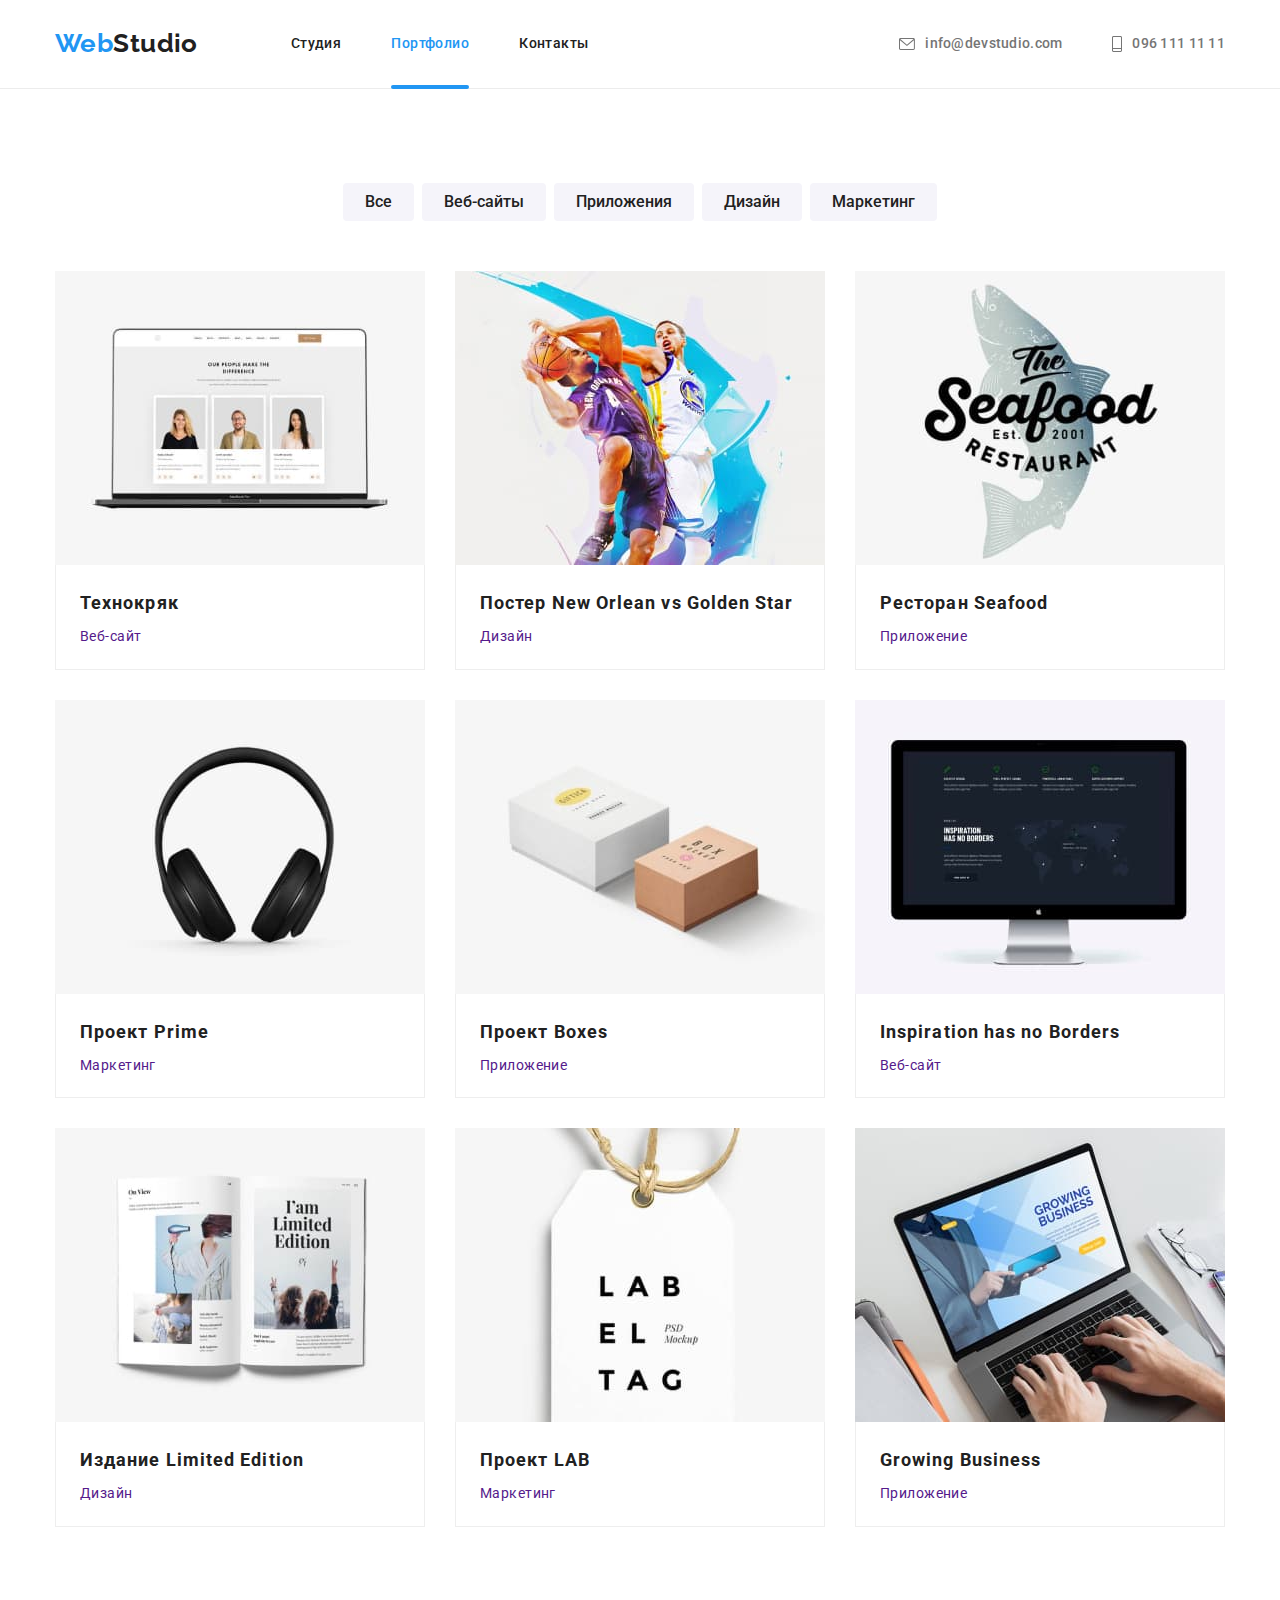
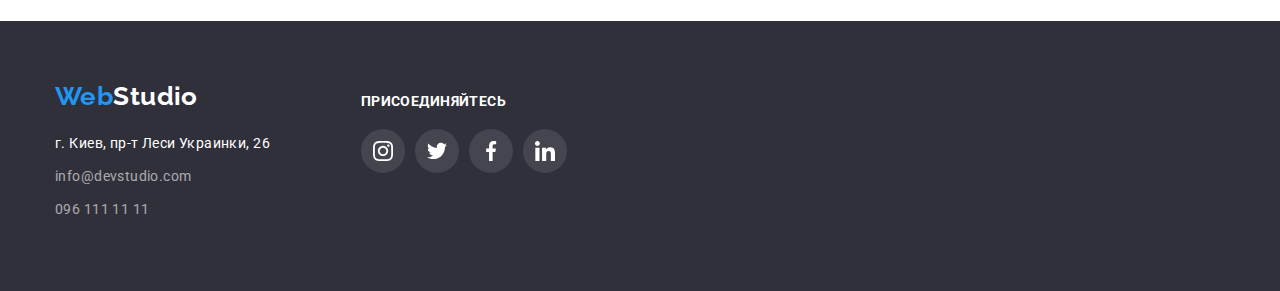
==== portfolio.html @ b7aa6c3f "new" ====
<!DOCTYPE html>
<html lang="ru">
  <head>
    <meta charset="UTF-8" />
    <meta http-equiv="X-UA-Compatible" content="IE=edge" />
    <meta name="viewport" content="width=device-width, initial-scale=1.0" />
    <title>Document</title>
    <link rel="stylesheet" href="https://cdnjs.cloudflare.com/ajax/libs/modern-normalize/1.1.0/modern-normalize.min.css">
    <link
      href="https://fonts.googleapis.com/css2?family=Raleway:wght@700&family=Roboto:wght@400;500;700;900&display=swap"
      rel="stylesheet"
    />
    <link rel="stylesheet" href="./css/styles.css" />
  </head>
  <body>
  <header class="header">
    <div class="container menu">
      <a href="./index.html" class="logo link"><span class="logo-web">Web</span>Studio</a>
      <nav class="header-nav">
        <ul class="header-list list">
          <li class="header-item-right item">
            <a href="./index.html" class="header-link link ">Студия</a>
          </li>
          <li class="header-item-right item">
            <a href="./portfolio.html" class="header-link link current">Портфолио</a>
          </li>
          <li class="header-item-right item">
            <a href="" class="header-link link">Контакты</a>
          </li>
        </ul>
      </nav>
      <ul class="header-list list mail">
        <li class="header-item-left item">
          <a href="mailto:info@devstudio.com" class="header-link link tel"><svg class="icon-mail" height="12" width="16">
              <use href=./images/icons.svg#icon-mail></use>
            </svg>info@devstudio.com</a>
        </li>
        <li class="header-item-left item">
          <a href="tel:0961111111" class="header-link link tel"><svg class="icon-telephon" height="16" width="10">
              <use href=./images/icons.svg#icon-telephon></use>
            </svg>
            096 111 11 11</a>
        </li>
      </ul>
    </div>
  </header>
    <main>
      <h1 class="main-title visually-hidden">Портфолио</h1>
      <section class="sites section">
        <div class="container">
        <h2 class="heading heading-title visually-hidden">Фильтры портфолио</h2>
        <ul class="sites-list-right list">
          <li class="sites-item-right item">
            <button type="button" class="button button-portfolio">Все</button>
          </li>
          <li class="sites-item-right item">
            <button type="button" class="button button-portfolio">
              Веб-сайты
            </button>
          </li>
          <li class="sites-item-right item">
            <button type="button" class="button button-portfolio">
              Приложения
            </button>
          </li>
          <li class="sites-item-right item">
            <button type="button" class="button button-portfolio">
              Дизайн
            </button>
          </li>
          <li class="sites-item-right item">
            <button type="button" class="button button-portfolio">
              Маркетинг
            </button>
          </li>
        </ul>
        <h2 class="heading heading-title visually-hidden">Примеры портфолио</h2>
        <ul class="sites-list-left list">
          <li class="sites-item-left item">
            <a class="sites-link" href=""><div class="sites-div"><img src="./images/noyt.jpg" alt="ноутбук" width="370" /><div class="sites-div-absolute"><p class="sites-div-text">Технокряк это современная площадка распространения коронавируса. Компании используют эту платформу для цифрового
            шпионажа и атак на защищённые сервера конкурентов.</p></div></div>
            <div class="sites-bottom"><h3 class="sites-title">Технокряк</h3>
            <p class="sites-text">Веб-сайт</p></div></a>
          </li>
          <li class="sites-item-left item">
            <a class="sites-link " href=""><div class="sites-div"><img src="./images/basket.jpg" alt="Баскетбол" width="370" /><div class="sites-div-absolute"><p class="sites-div-text">Технокряк это современная площадка распространения коронавируса. Компании используют эту платформу для цифрового
            шпионажа и атак на защищённые сервера конкурентов.</p></div></div>
            <div class="sites-bottom"><h3 class="sites-title">
              Постер<span lang="en"> New Orlean vs Golden Star</span>
            </h3>
            <p class="sites-text">Дизайн</p></div></a>
          </li>
          <li class="sites-item-left item">
            <a class="sites-link " href=""><div class="sites-div"><img
              src="./images/seafood.jpg"
              alt="Логотип ресторана"
              width="370"
            /><div class="sites-div-absolute"><p class="sites-div-text">Технокряк это современная площадка распространения коронавируса. Компании используют эту платформу для цифрового
            шпионажа и атак на защищённые сервера конкурентов.</p></div></div>
            <div class="sites-bottom"><h3 class="sites-title">Ресторан<span lang="en"> Seafood</span></h3>
            <p class="sites-text">Приложение</p></div></a>
          </li>
          <li class="sites-item-left item">
            <a class="sites-link " href=""><div class="sites-div"><img src="./images/naysh.jpg" alt="Наушники" width="370" /><div class="sites-div-absolute"><p class="sites-div-text">Технокряк это современная площадка распространения коронавируса. Компании используют эту платформу для цифрового
            шпионажа и атак на защищённые сервера конкурентов.</p></div></div>
            <div class="sites-bottom"><h3 class="sites-title">Проект<span lang="en"> Prime</span></h3>
            <p class="sites-text">Маркетинг</p></div></a>
          </li>
          <li class="sites-item-left item">
            <a class="sites-link " href=""><div class="sites-div"><img src="./images/box.jpg" alt="Коробки" width="370" /><div class="sites-div-absolute"><p class="sites-div-text">Технокряк это современная площадка распространения коронавируса. Компании используют эту платформу для цифрового
            шпионажа и атак на защищённые сервера конкурентов.</p></div></div>
            <div class="sites-bottom"><h3 class="sites-title">Проект<span lang="en"> Boxes</span></h3>
            <p class="sites-text">Приложение</p></div></a>
          </li>
          <li class="sites-item-left item">
            <a class="sites-link " href=""><div class="sites-div"><img src="./images/monitor.jpg" alt="Монитор" width="370" /><div class="sites-div-absolute"><p class="sites-div-text">Технокряк это современная площадка распространения коронавируса. Компании используют эту платформу для цифрового
            шпионажа и атак на защищённые сервера конкурентов.</p></div></div>
            <div class="sites-bottom"><h3 lang="en" class="sites-title">Inspiration has no Borders</h3>
            <p class="sites-text">Веб-сайт</p></div></a>
          </li>
          <li class="sites-item-left item">
            <a class="sites-link " href=""><div class="sites-div"><img src="./images/book.jpg" alt="Книга" width="370" /><div class="sites-div-absolute"><p class="sites-div-text">Технокряк это современная площадка распространения коронавируса. Компании используют эту платформу для цифрового
            шпионажа и атак на защищённые сервера конкурентов.</p></div></div>
            <div class="sites-bottom"><h3 class="sites-title">
              Издание<span lang="en"> Limited Edition</span>
            </h3>
            <p class="sites-text">Дизайн</p></div></a>
          </li>
          <li class="sites-item-left item">
            <a class="sites-link " href=""><div class="sites-div"><img src="./images/lable.jpg" alt="Бирка" width="370" /><div class="sites-div-absolute"><p class="sites-div-text">Технокряк это современная площадка распространения коронавируса. Компании используют эту платформу для цифрового
            шпионажа и атак на защищённые сервера конкурентов.</p></div></div>
            <div class="sites-bottom"><h3 class="sites-title">Проект<span lang="en"> LAB</span></h3>
            <p class="sites-text">Маркетинг</p></div></a>
          </li>
          <li class="sites-item-left item">
            <a class="sites-link " href=""><div class="sites-div"><img src="./images/typetext.jpg" alt="Набор текста" width="370" /><div class="sites-div-absolute"><p class="sites-div-text">Технокряк это современная площадка распространения коронавируса. Компании используют эту платформу для цифрового
            шпионажа и атак на защищённые сервера конкурентов.</p></div></div>
            <div class="sites-bottom"><h3 lang="en" class="sites-title">Growing Business</h3>
            <p class="sites-text">Приложение</p></div></a>
          </li>
        </ul>
        </div>
      </section>
    </main>
       <footer class="footer">
      <div class="container footer-container">
        <div class="footer-div">
      <a href="./index.html" class="logo flog link"
        ><span class="logo-web">Web</span>Studio</a
      >
      <address>
        <a href="" class="footer-address link"
          >г. Киев, пр-т Леси Украинки, 26</a
        >
      </address>
      <ul class="footer-list list">
        <li class="footer-item">
          <a href="mailto:info@devstudio.com" class="footer-address-tel link"
            >info@devstudio.com</a
          >
        </li>
        <li class="footer-item">
          <a href="tel:0961111111" class="footer-address-tel link ">
            096 111 11 11</a
          >
        </li>
      </ul>
      </div>
      <div class="footer-enjoin">
        <p class="footer-text">присоединяйтесь</p>
        <ul class="footer-list-icon list">
          <li class="footer-item-icon item">
            <a class="footer-item-link link " href=""><svg class="footer-icon">
                <use href="./images/icons.svg#icon-instagram"></use>
              </svg></a>
          </li>
          <li class="footer-item-icon item">
          <a class="footer-item-link link " href=""><svg class="footer-icon">
              <use href="./images/icons.svg#icon-twitter"></use>
            </svg></a>
        </li>
        <li class="footer-item-icon item">
          <a class="footer-item-link link " href=""><svg class="footer-icon">
              <use href="./images/icons.svg#icon-facebook"></use>
            </svg></a>
        </li>
        <li class="footer-item-icon item ">
          <a class="footer-item-link link" href=""><svg class="footer-icon">
              <use href="./images/icons.svg#icon-linkedin"></use>
            </svg></a>
        </li>
        </ul>
       
      </div>
      </div>
    </footer>
  </body>
</html>
---- css/styles.css ----
:root {
  --primery-text-color: #757575;
  --title-text-color: #212121;
  --primary-background-color: #ffffff;
  --link-color: #2196f3;
  --secondary-text-color: #ffffff;
}

* {
  padding: 0;
  margin: 0;
  border: 0;
}

*,
*:before,
*:after {
  box-sizing: border-box;
}

:focus,
:active {
  outline: none;
}

a:focus,
a:active {
  outline: none;
}

nav,
footer,
header,
aside {
  display: block;
}

html,
body {
  height: 100%;
  width: 100%;
  font-size: 100%;
  line-height: 1;
  font-size: 14px;
  -ms-text-size-adjust: 100%;
  -moz-text-size-adjust: 100%;
  -webkit-text-size-adjust: 100%;
}

input,
button,
textarea {
  font-family: inherit;
}

input::-ms-clear {
  display: none;
}
button {
  cursor: pointer;
}
button::-moz-focus-inner {
  padding: 0;
  border: 0;
}
a,
a:visited,
a:hover {
  text-decoration: none;
}
ul,
li {
  list-style: none;
}
img {
  vertical-align: top;
}

h1,
h2,
h3,
h4,
h5,
h6 {
  font-size: inherit;
  font-weight: 400;
}

.visually-hidden {
  position: absolute;
  width: 1px;
  height: 1px;
  margin: -1px;
  padding: 0;
  overflow: hidden;
  border: 0;
  clip: rect(0 0 0 0);
}

img {
  display: block;
}

body {
  background-color: var(--primary-background-color);
  font-family: 'Roboto', sans-serif;
  font-weight: 400;
  font-size: 14px;
  line-height: 1.7;
  letter-spacing: 0.03em;
  color: var(--primery-text-color);
}

.link {
  text-decoration: none;
  color: var(--title-text-color);
  transition: color 250ms cubic-bezier(0.4, 0, 0.2, 1);
}
.link:focus,
.link:hover {
  color: var(--link-color);
  fill: var(--link-color);
}

.list {
  list-style: none;
}

.button {
  align-items: center;
  text-align: center;
  font-family: 'Roboto', sans-serif;
  font-weight: 700;
  cursor: pointer;

  padding: 10px 32px;
  border-radius: 4px;
  max-width: 200px;
  transition: color 250ms cubic-bezier(0.4, 0, 0.2, 1),
    background 250ms cubic-bezier(0.4, 0, 0.2, 1);
}
.button:hover,
.button:focus {
  color: var(--secondary-text-color);
  background: #2196f3;
}

.title {
  font-weight: 700;
  line-height: 1.14;
  font-size: 14px;
  text-transform: uppercase;
  color: var(--title-text-color);
}

.heading {
  font-weight: 700;
  text-align: center;
  font-size: 36px;
  line-height: 1.17;
  color: var(--title-text-color);
}
.current {
  position: relative;

  color: var(--link-color);
}

.current::after {
  content: '';
  position: absolute;
  bottom: -1px;
  left: 0;
  width: 100%;
  height: 4px;
  background-color: var(--link-color);
  border-radius: 2px;
}

.container {
  width: 1200px;
  margin: 0 auto;
  padding: 0 15px;
  /* border: 2px dashed red; */
}

.section {
  padding-top: 94px;
  padding-bottom: 94px;
}

/* -----------HEADER-------------- */

.header {
  border-bottom: 1px solid #ececec;
}

.logo {
  font-family: 'Raleway', sans-serif;
  font-weight: 700;
  font-size: 26px;
  line-height: 1.2;
  margin-right: 93px;
}
.logo-web {
  color: #2196f3;
}
.header-nav {
  font-weight: 500;
  color: var(--title-text-color);
  text-decoration: none;
}
.header-link.tel {
  color: var(--primery-text-color);
  font-weight: 500;
  line-height: 1.14;
  letter-spacing: 0.02em;
}

.header-link.tel:hover,
.header-link.tel:focus {
  color: #2196f3;
}

.menu {
  display: flex;
  align-items: center;
}

.header-list {
  display: flex;
}

.header-link {
  display: inline-block;
  padding-top: 32px;
  padding-bottom: 32px;
  margin-top: auto;
  margin-bottom: auto;
}

.header-item-right:not(:last-child) {
  margin-right: 50px;
}

.tel {
  margin-left: 50px;
  display: flex;
  align-items: center;
  justify-content: center;
}
.mail {
  display: flex;
  align-items: center;
  margin-left: auto;
}

.icon-mail {
  margin-right: 10px;
  fill: rgba(117, 117, 117, 1);
  transition: fill 250ms cubic-bezier(0.4, 0, 0.2, 1);
}

.icon-telephon {
  margin-right: 10px;
  fill: rgba(117, 117, 117, 1);
  transition: fill 250ms cubic-bezier(0.4, 0, 0.2, 1);
}

.header-link.tel:hover .icon-mail,
.header-link.tel:focus .icon-mail {
  fill: #2196f3;
}

.header-link.tel:hover .icon-telephon,
.header-link.tel:focus .icon-telephon {
  fill: #2196f3;
}
/* ------------HERO------------- */
.hero {
  height: 600px;
  max-width: 1600px;
  margin-left: auto;
  margin-right: auto;
  background-repeat: no-repeat;
  background-size: cover;
  background-position: center;
  background: #2f303a;
  padding-top: 200px;
  padding-bottom: 200px;
  background-image: linear-gradient(
      to right,
      rgba(47, 48, 58, 0.4),
      rgba(47, 48, 58, 0.4)
    ),
    url('../images/herobcg.jpg');
}

.hero-title {
  font-weight: 900;
  text-align: center;
  font-size: 44px;
  line-height: 1.36;
  text-transform: uppercase;
  color: var(--secondary-text-color);
  max-width: 696px;
  letter-spacing: 0.06em;

  margin: 0 auto;
  margin-bottom: 30px;
}

.hero-button {
  display: block;
  background: #2196f3;
  color: var(--secondary-text-color);
  margin: 0 auto;
  line-height: 1.87;
  letter-spacing: 0.06em;
}

/* ------------SOLUTION------------- */
.solution {
  padding-bottom: 48px;
}

.solution-title {
  margin-bottom: 10px;
}

.solution-text {
  font-size: 14px;
  line-height: 1.71;
  text-align: left;
}

.solution-list {
  display: flex;
  margin-left: -30px;
  margin-top: -30px;
}

.solution-item {
  margin-left: 30px;
  margin-top: 30px;
  flex-basis: calc(100% / 4 - 30px);
}

.solution-div {
  display: flex;
  align-items: center;
  justify-content: center;
  width: 270px;
  height: 120px;
  background: rgba(245, 244, 250, 1);
  margin-bottom: 30px;
}

.solution-icon {
  height: 70px;
  width: 70px;
}

/* -------------WWD------------- */
.wwd {
  padding-top: 47px;
}

.wwd-list {
  display: flex;
  margin-left: -30px;
  margin-top: -30px;
}
.wwd-heading {
  margin-bottom: 50px;
}
.wwd-item {
  position: relative;

  margin-left: 30px;
  margin-top: 30px;
  flex-basis: calc(100% / 3 - 30px);
}

.wwd-div {
  position: absolute;
  bottom: 0;
  left: 0;
  width: 100%;
  height: 70px;
  display: flex;
  align-items: center;
  justify-content: center;
  background-color: rgba(47, 48, 58, 0.8);
}

.wwd-div-text {
  font-weight: bold;
  font-size: 14px;
  line-height: 1.14;
  letter-spacing: 0.03em;
  text-transform: uppercase;

  color: #ffffff;
}
/* -------------TEAM------------ */

.team-heading {
  margin-bottom: 50px;
}

.team-item-bottom {
  margin-top: 30px;
  margin-bottom: 30px;
}
.team {
  background: #f5f4fa;
}

.team-name {
  font-weight: 500;
  font-size: 16px;
  line-height: 1.19;
  text-align: center;
  letter-spacing: 0.03em;
  color: var(--title-text-color);

  margin-bottom: 10px;
}

.team-text {
  font-size: 16px;
  line-height: 1.19;
  text-align: center;
}

.team-list {
  display: flex;
  margin-left: -30px;
  margin-top: -30px;
}

.team-item {
  background-color: var(--primary-background-color);
  margin-left: 30px;
  margin-top: 30px;
  flex-basis: calc(100% / 4 - 30px);
  box-shadow: 0px 1px 3px rgba(0, 0, 0, 0.12), 0px 1px 1px rgba(0, 0, 0, 0.14),
    0px 2px 1px rgba(0, 0, 0, 0.2);
  border-radius: 0px 0px 4px 4px;
}

.team-item-icon {
  height: 44px;
  width: 44px;
}
.team-icon {
  height: 20px;
  width: 20px;
  fill: rgba(175, 177, 184, 1);
  transition: fill 250ms cubic-bezier(0.4, 0, 0.2, 1);
}

.team-item-icon + .team-item-icon {
  margin-left: 10px;
}

.team-list-icon {
  display: flex;
  justify-content: center;
  margin-top: 16px;
}

.team-item-link {
  display: flex;
  align-items: center;
  justify-content: center;
  height: 100%;
  width: 100%;
  border-radius: 50%;
  transition: background 250ms cubic-bezier(0.4, 0, 0.2, 1);
}

.team-item-link:hover,
.team-item-link:focus {
  background: var(--link-color);
}

.team-item-link:hover .team-icon {
  fill: rgba(255, 255, 255, 1);
}

.team-item-link:focus .team-icon {
  fill: rgba(255, 255, 255, 1);
}
/* -----------Clients---------- */
.clients-heading {
  margin-bottom: 50px;
}
.clients-item {
  flex-basis: calc(100% / 6 - 30px);
  margin-left: 30px;
  margin-top: 30px;
}
.clients-list {
  margin-left: -30px;
  margin-top: -30px;
  display: flex;
}
.clients-link {
  display: inline-block;
  height: 92px;
  width: 170px;
  border: 1px solid rgba(175, 177, 184, 1);
  padding: 16px 32px;
  transition: border 250ms cubic-bezier(0.4, 0, 0.2, 1);
}

.clients-icon {
  width: 106px;
  height: 60px;
  fill: rgba(175, 177, 184, 1);
  transition: fill 250ms cubic-bezier(0.4, 0, 0.2, 1);
}

.clients-link:hover,
.clients-link:focus {
  border: 1px solid var(--link-color);
}

.clients-link:hover .clients-icon,
.clients-link:focus .clients-icon {
  fill: var(--link-color);
}
/* -----------FOOTER------------- */
.footer {
  background: #2f303a;
  padding-top: 60px;
  padding-bottom: 60px;
}

.footer-container {
  display: flex;
}

.footer-div {
  margin-right: 70px;
}
.footer-enjoin {
  padding-top: 12px;
  width: 208px;
}
.flog {
  color: #ffffff;

  display: inline-block;
  margin-bottom: 20px;
}

.footer-address {
  font-style: normal;
  font-size: 500;
  color: #ffffff;

  display: inline-block;
  margin-bottom: 9px;
}

.footer-address-tel {
  color: rgba(255, 255, 255, 0.6);
  display: inline-block;
  margin-bottom: 9px;
}

.footer-text {
  display: block;
  font-family: Roboto;
  font-style: normal;
  font-weight: bold;
  font-size: 14px;
  line-height: 16px;
  letter-spacing: 0.03em;
  text-transform: uppercase;
  margin-bottom: 20px;

  color: #ffffff;
}
.footer-list-icon {
  display: flex;
}
.footer-item-icon {
  height: 44px;
  width: 44px;
}
.footer-item-link {
  display: flex;
  align-items: center;
  justify-content: center;
  height: 100%;
  width: 100%;
  border-radius: 50%;
  background: rgba(255, 255, 255, 0.1);
  transition: background 250ms cubic-bezier(0.4, 0, 0.2, 1);
}

.footer-item-icon + .footer-item-icon {
  margin-left: 10px;
}
.footer-item-link:hover,
.footer-item-link:focus {
  background: var(--link-color);
}

.footer-icon {
  height: 20px;
  width: 20px;
  fill: rgba(255, 255, 255, 1);
}
/* ------------PORTFOLIO---------- */

.sites-list-right {
  display: flex;
  justify-content: center;
}

.button-portfolio {
  font-family: 'Roboto', sans-serif;
  font-weight: 500;
  font-size: 16px;
  line-height: 1.63;
  color: var(--title-text-color);
  background: #f5f4fa;

  padding: 6px 22px;
  transition: box-shadow 250ms cubic-bezier(0.4, 0, 0.2, 1),
    color 250ms cubic-bezier(0.4, 0, 0.2, 1),
    background 250ms cubic-bezier(0.4, 0, 0.2, 1);
}

.button-portfolio:hover,
.button-portfolio:focus {
  box-shadow: 0px 3px 1px rgba(0, 0, 0, 0.1), 0px 1px 2px rgba(0, 0, 0, 0.08),
    0px 2px 2px rgba(0, 0, 0, 0.12);
}

.sites-item-right {
  margin-right: 8px;
  margin-bottom: 50px;
}

.sites-item-right:last-child {
  margin-right: 0;
  margin-bottom: 50px;
}

.sites-div {
  position: relative;
  overflow: hidden;
}

.sites-div-absolute {
  position: absolute;
  top: 0;
  left: 0;
  width: 100%;
  height: 100%;
  background-color: rgba(33, 150, 243, 0.9);
  transform: translateY(+100%);
  transition: transform 250ms cubic-bezier(0.4, 0, 0.2, 1);
  padding: 63px 24px;
}

.sites-link:hover .sites-div-absolute,
.sites-link:focus .sites-div-absolute {
  transform: translateY(0);
}

.sites-div-text {
  font-size: 18px;
  line-height: 1.56;
  letter-spacing: 0.03em;

  color: var(--primary-background-color);
}

.sites-list-left {
  display: flex;
  flex-wrap: wrap;
  margin-left: -30px;
  margin-top: -30px;
}

.sites-item-left {
  margin-left: 30px;
  margin-top: 30px;
  flex-basis: calc(100% / 3 - 30px);
}

.sites-bottom {
  border-left: 1px solid #eeeeee;
  border-right: 1px solid #eeeeee;
  border-bottom: 1px solid #eeeeee;
  padding-top: 20px;
  padding-bottom: 20px;
  padding-left: 24px;
  padding-right: 24px;
}

.sites-title {
  font-weight: 700;
  font-size: 18px;
  line-height: 2;
  letter-spacing: 0.06em;
  color: var(--title-text-color);

  margin-bottom: 4px;
}

.sites-link {
  display: block;
  transition: box-shadow 250ms cubic-bezier(0.4, 0, 0.2, 1);
}

.sites-link:hover,
.sites-link:focus {
  box-shadow: 0px 1px 1px rgba(141, 34, 34, 0.12),
    0px 4px 4px rgba(0, 0, 0, 0.06), 1px 4px 6px rgba(0, 0, 0, 0.16);
}

.backdrop {
  position: fixed;
  top: 0;
  left: 0;
  width: 100%;
  height: 100%;
  background: rgba(0, 0, 0, 0.2);
  display: flex;
  align-items: center;
  justify-content: center;
  transition: opacity 250ms cubic-bezier(0.4, 0, 0.2, 1),
    visibility 250ms cubic-bezier(0.4, 0, 0.2, 1);
}

.modal {
  position: absolute;
  background-color: white;
  width: 528px;
  height: 581px;
  box-shadow: 0px 1px 3px rgba(0, 0, 0, 0.12), 0px 1px 1px rgba(0, 0, 0, 0.14),
    0px 2px 1px rgba(0, 0, 0, 0.2);
  border-radius: 4px;
  transform: translateX(0);
  transition: transform 250ms linear;
}

.is-hidden {
  opacity: 0;
  visibility: hidden;
  pointer-events: none;
}

.is-hidden .modal {
  transform: translateX(-100%);
}

.modal-button {
  position: absolute;
  top: 8px;
  right: 8px;
  background: #ffffff;
  border: 1px solid rgba(0, 0, 0, 0.1);
  width: 30px;
  height: 30px;
  border-radius: 50%;
  display: flex;
  align-items: center;
  justify-content: center;
}

.icon-close {
  width: 70%;
  height: 70%;
}
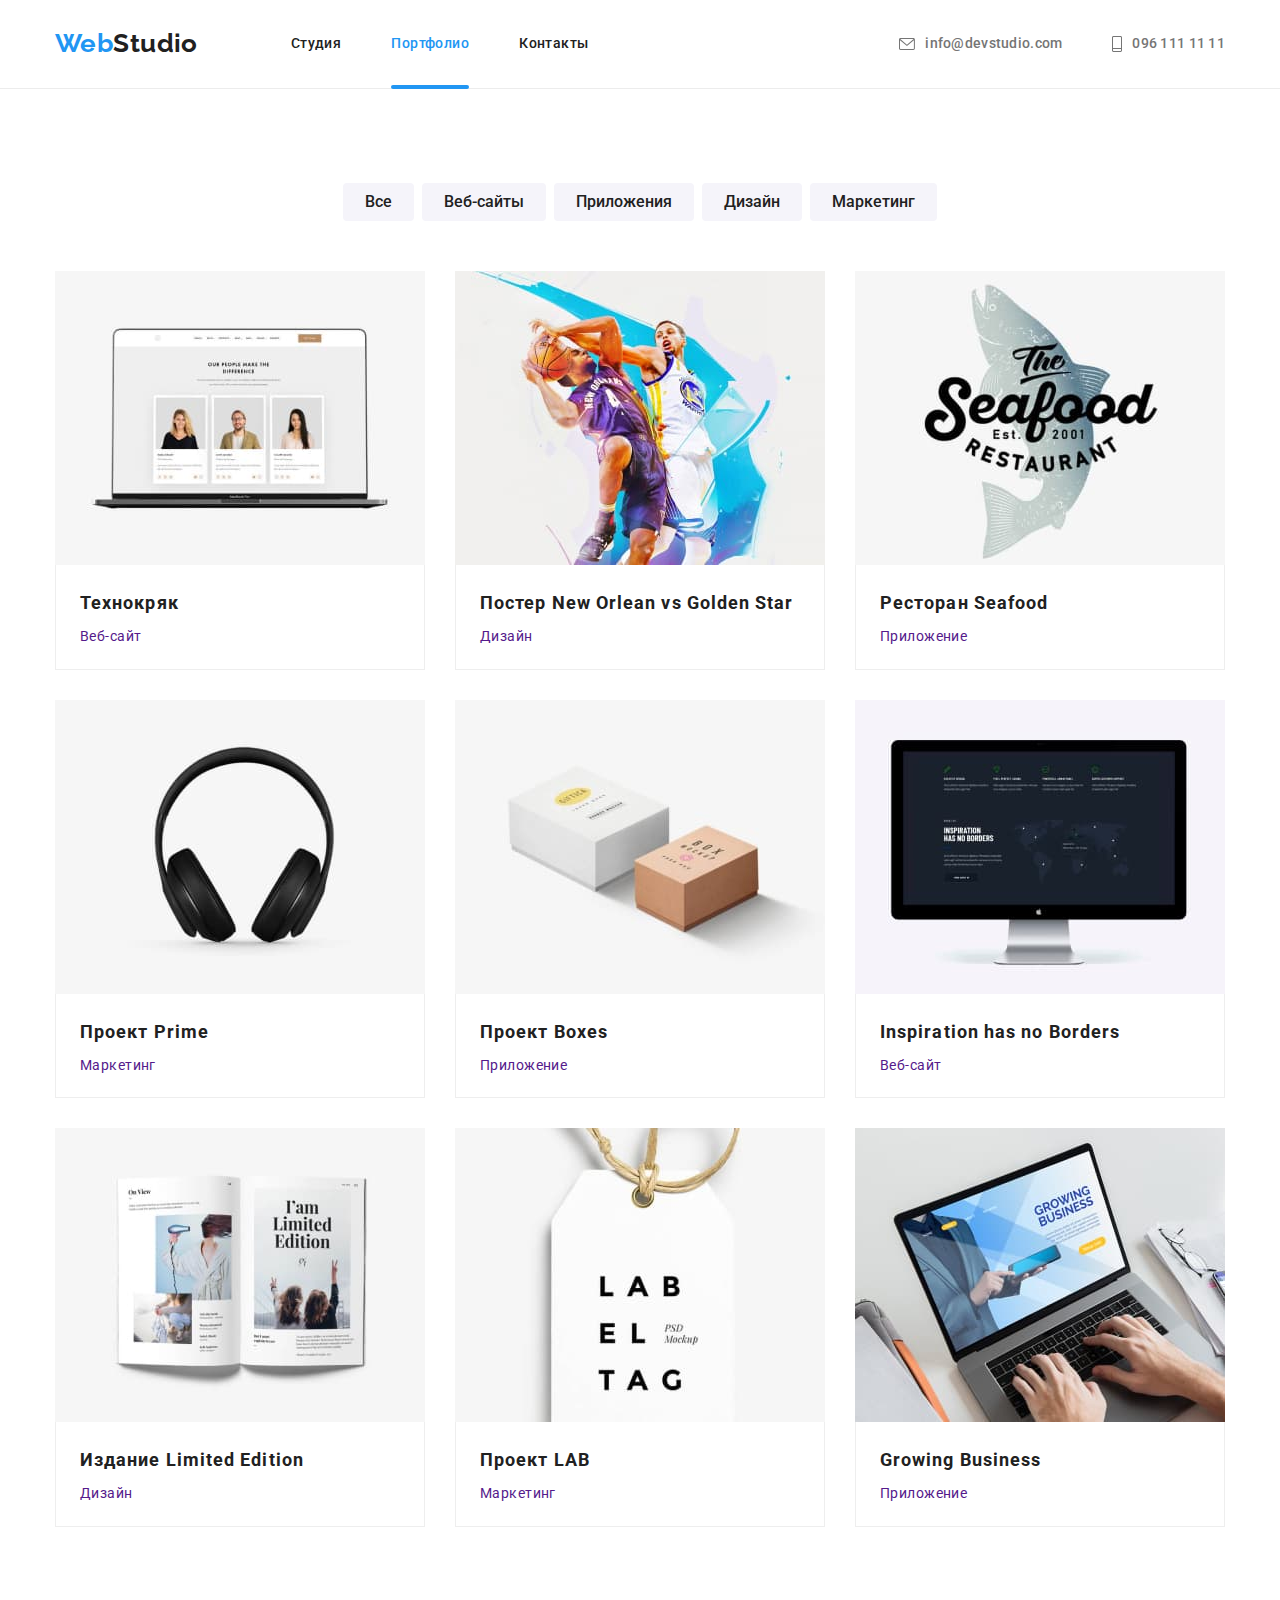
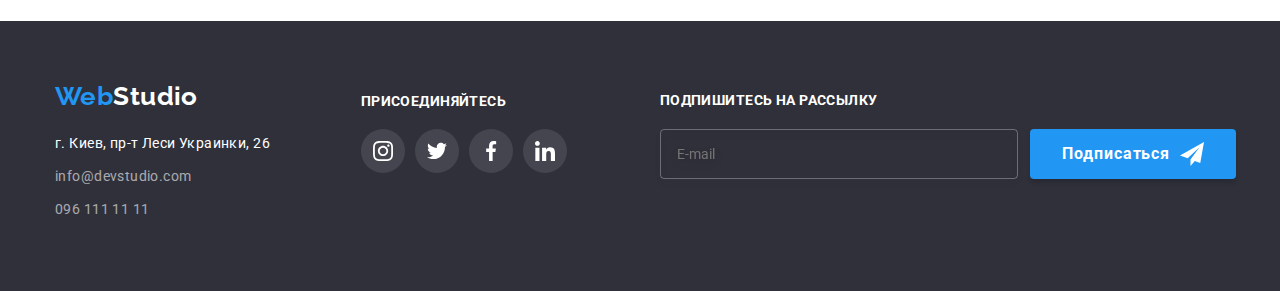
==== commit 8ec6771f: "done" ====
--- a/portfolio.html
+++ b/portfolio.html
@@ -142,56 +142,59 @@
         </div>
       </section>
     </main>
-       <footer class="footer">
+    <footer class="footer">
       <div class="container footer-container">
         <div class="footer-div">
-      <a href="./index.html" class="logo flog link"
-        ><span class="logo-web">Web</span>Studio</a
-      >
-      <address>
-        <a href="" class="footer-address link"
-          >г. Киев, пр-т Леси Украинки, 26</a
-        >
-      </address>
-      <ul class="footer-list list">
-        <li class="footer-item">
-          <a href="mailto:info@devstudio.com" class="footer-address-tel link"
-            >info@devstudio.com</a
-          >
-        </li>
-        <li class="footer-item">
-          <a href="tel:0961111111" class="footer-address-tel link ">
-            096 111 11 11</a
-          >
-        </li>
-      </ul>
-      </div>
-      <div class="footer-enjoin">
-        <p class="footer-text">присоединяйтесь</p>
-        <ul class="footer-list-icon list">
-          <li class="footer-item-icon item">
-            <a class="footer-item-link link " href=""><svg class="footer-icon">
-                <use href="./images/icons.svg#icon-instagram"></use>
-              </svg></a>
-          </li>
-          <li class="footer-item-icon item">
-          <a class="footer-item-link link " href=""><svg class="footer-icon">
-              <use href="./images/icons.svg#icon-twitter"></use>
-            </svg></a>
-        </li>
-        <li class="footer-item-icon item">
-          <a class="footer-item-link link " href=""><svg class="footer-icon">
-              <use href="./images/icons.svg#icon-facebook"></use>
-            </svg></a>
-        </li>
-        <li class="footer-item-icon item ">
-          <a class="footer-item-link link" href=""><svg class="footer-icon">
-              <use href="./images/icons.svg#icon-linkedin"></use>
-            </svg></a>
-        </li>
-        </ul>
-       
-      </div>
+          <a href="./index.html" class="logo flog link"><span class="logo-web">Web</span>Studio</a>
+          <address>
+            <a href="" class="footer-address link">г. Киев, пр-т Леси Украинки, 26</a>
+          </address>
+          <ul class="footer-list list">
+            <li class="footer-item">
+              <a href="mailto:info@devstudio.com" class="footer-address-tel link">info@devstudio.com</a>
+            </li>
+            <li class="footer-item">
+              <a href="tel:0961111111" class="footer-address-tel link ">
+                096 111 11 11</a>
+            </li>
+          </ul>
+        </div>
+        <div class="footer-enjoin">
+          <p class="footer-text">присоединяйтесь</p>
+          <ul class="footer-list-icon list">
+            <li class="footer-item-icon item">
+              <a class="footer-item-link link " href=""><svg class="footer-icon">
+                  <use href="./images/icons.svg#icon-instagram"></use>
+                </svg></a>
+            </li>
+            <li class="footer-item-icon item">
+              <a class="footer-item-link link " href=""><svg class="footer-icon">
+                  <use href="./images/icons.svg#icon-twitter"></use>
+                </svg></a>
+            </li>
+            <li class="footer-item-icon item">
+              <a class="footer-item-link link " href=""><svg class="footer-icon">
+                  <use href="./images/icons.svg#icon-facebook"></use>
+                </svg></a>
+            </li>
+            <li class="footer-item-icon item ">
+              <a class="footer-item-link link" href=""><svg class="footer-icon">
+                  <use href="./images/icons.svg#icon-linkedin"></use>
+                </svg></a>
+            </li>
+          </ul>
+    
+        </div>
+        <form class="footer-form">
+          <p class="form-footer-text">Подпишитесь на рассылку</p>
+          <div class="footer-form-div"><input type="email" name="email" placeholder="E-mail" class="footer-form-input" />
+            <button type="submit" class="form-footer-button button">Подписаться<svg class="form-footer-icon">
+                <use href="./images/icons.svg#icon-send" />
+              </svg></use></button>
+          </div>
+    
+        </form>
+    
       </div>
     </footer>
   </body>
--- a/css/styles.css
+++ b/css/styles.css
@@ -616,6 +616,59 @@
   width: 20px;
   fill: rgba(255, 255, 255, 1);
 }
+
+.footer-form {
+  margin-left: 93px;
+  padding-top: 12px;
+}
+.form-footer-icon {
+  margin-left: 10px;
+  width: 24px;
+  height: 24px;
+}
+
+.form-footer-button {
+  display: flex;
+  align-items: center;
+  text-align: center;
+  background: #2196f3;
+  box-shadow: 0px 4px 4px rgba(0, 0, 0, 0.15);
+  border-radius: 4px;
+  color: var(--primary-background-color);
+  font-weight: bold;
+  font-size: 16px;
+  line-height: 1.88;
+  letter-spacing: 0.06em;
+  max-width: 220px;
+}
+.form-footer-text {
+  margin-bottom: 20px;
+  font-weight: bold;
+  font-size: 14px;
+  line-height: 1.14;
+  letter-spacing: 0.03em;
+  text-transform: uppercase;
+
+  color: #ffffff;
+}
+
+.footer-form-input {
+  display: flex;
+  text-align: left;
+  width: 358px;
+  height: 50px;
+  margin-right: 12px;
+  background-color: transparent;
+  border: 1px solid rgba(255, 255, 255, 0.3);
+  box-sizing: border-box;
+  filter: drop-shadow(0px 4px 4px rgba(0, 0, 0, 0.15));
+  border-radius: 4px;
+  padding: 15px 16px;
+}
+
+.footer-form-div {
+  display: flex;
+}
 /* ------------PORTFOLIO---------- */
 
 .sites-list-right {
@@ -726,7 +779,7 @@
   box-shadow: 0px 1px 1px rgba(141, 34, 34, 0.12),
     0px 4px 4px rgba(0, 0, 0, 0.06), 1px 4px 6px rgba(0, 0, 0, 0.16);
 }
-
+/* ------------------Modal-window------------------ */
 .backdrop {
   position: fixed;
   top: 0;
@@ -745,12 +798,13 @@
   position: absolute;
   background-color: white;
   width: 528px;
-  height: 581px;
+  min-height: 581px;
   box-shadow: 0px 1px 3px rgba(0, 0, 0, 0.12), 0px 1px 1px rgba(0, 0, 0, 0.14),
     0px 2px 1px rgba(0, 0, 0, 0.2);
   border-radius: 4px;
   transform: translateX(0);
   transition: transform 250ms linear;
+  padding: 40px;
 }
 
 .is-hidden {
@@ -780,4 +834,145 @@
 .icon-close {
   width: 70%;
   height: 70%;
-}
+  transition: fill 250ms cubic-bezier(0.4, 0, 0.2, 1);
+}
+
+.modal-button:hover .icon-close,
+.modal-button:focus .icon-close {
+  fill: var(--link-color);
+}
+
+.form-label {
+  font-size: 12px;
+  margin-bottom: 4px;
+}
+
+.form-input {
+  width: 448px;
+  height: 40px;
+  border: 1px solid rgba(33, 33, 33, 0.2);
+  box-sizing: border-box;
+  border-radius: 4px;
+  margin-bottom: 10px;
+  transition: border 250ms cubic-bezier(0.4, 0, 0.2, 1);
+  padding-left: 30px;
+}
+
+.form-input-span {
+  display: block;
+  position: relative;
+}
+
+.form-text {
+  font-family: Roboto;
+  font-style: normal;
+  font-weight: bold;
+  font-size: 20px;
+  line-height: 1.15;
+  text-align: center;
+  letter-spacing: 0.03em;
+
+  color: #212121;
+  margin-bottom: 12px;
+}
+
+.form-checkbox {
+  display: flex;
+  align-items: center;
+  text-align: center;
+  justify-content: center;
+  margin-bottom: 30px;
+}
+
+.form-textarea {
+  margin-bottom: 20px;
+  resize: none;
+  width: 448px;
+  height: 120px;
+  padding: 12px 16px;
+  font-size: 12px;
+
+  color: rgba(117, 117, 117, 0.5);
+}
+
+.form-button {
+  background: #2196f3;
+  box-shadow: 0px 4px 4px rgba(0, 0, 0, 0.15);
+  border-radius: 4px;
+  color: var(--primary-background-color);
+  padding: 10px 55px;
+  font-weight: bold;
+  font-size: 16px;
+  line-height: 1.88;
+  margin: 0 auto;
+
+  display: flex;
+  align-items: center;
+  text-align: center;
+  letter-spacing: 0.06em;
+
+  color: #ffffff;
+}
+
+.form-icon {
+  position: absolute;
+  top: 11px;
+  left: 12px;
+  width: 15px;
+  height: 15px;
+  transition: fill 250ms cubic-bezier(0.4, 0, 0.2, 1);
+}
+
+.form-input:hover + .form-icon,
+.form-input:focus + .form-icon {
+  fill: var(--link-color);
+}
+
+.form-input:hover,
+.form-input:focus {
+  border: 1px solid #2196f3;
+}
+
+.form-link {
+  color: var(--link-color);
+  text-decoration: underline;
+}
+
+.form-agree {
+  position: absolute;
+  width: 1px;
+  height: 1px;
+  margin: -1px;
+  padding: 0;
+  overflow: hidden;
+  border: 0;
+  clip: rect(0 0 0 0);
+}
+
+.checkbox-label {
+  display: flex;
+  align-items: center;
+  justify-content: center;
+}
+.checkbox-field {
+  display: flex;
+  align-items: center;
+  justify-content: center;
+  border: 2px solid black;
+  border-radius: 2px;
+  width: 15px;
+  height: 15px;
+  margin-right: 7px;
+  transition: background-color 250ms cubic-bezier(0.4, 0, 0.2, 1),
+    border 250ms cubic-bezier(0.4, 0, 0.2, 1);
+}
+
+.checkbox-icon {
+  width: 12px;
+  height: 8px;
+}
+
+.form-agree:checked + .form-label > span {
+  background-color: var(--link-color);
+  border: none;
+}
